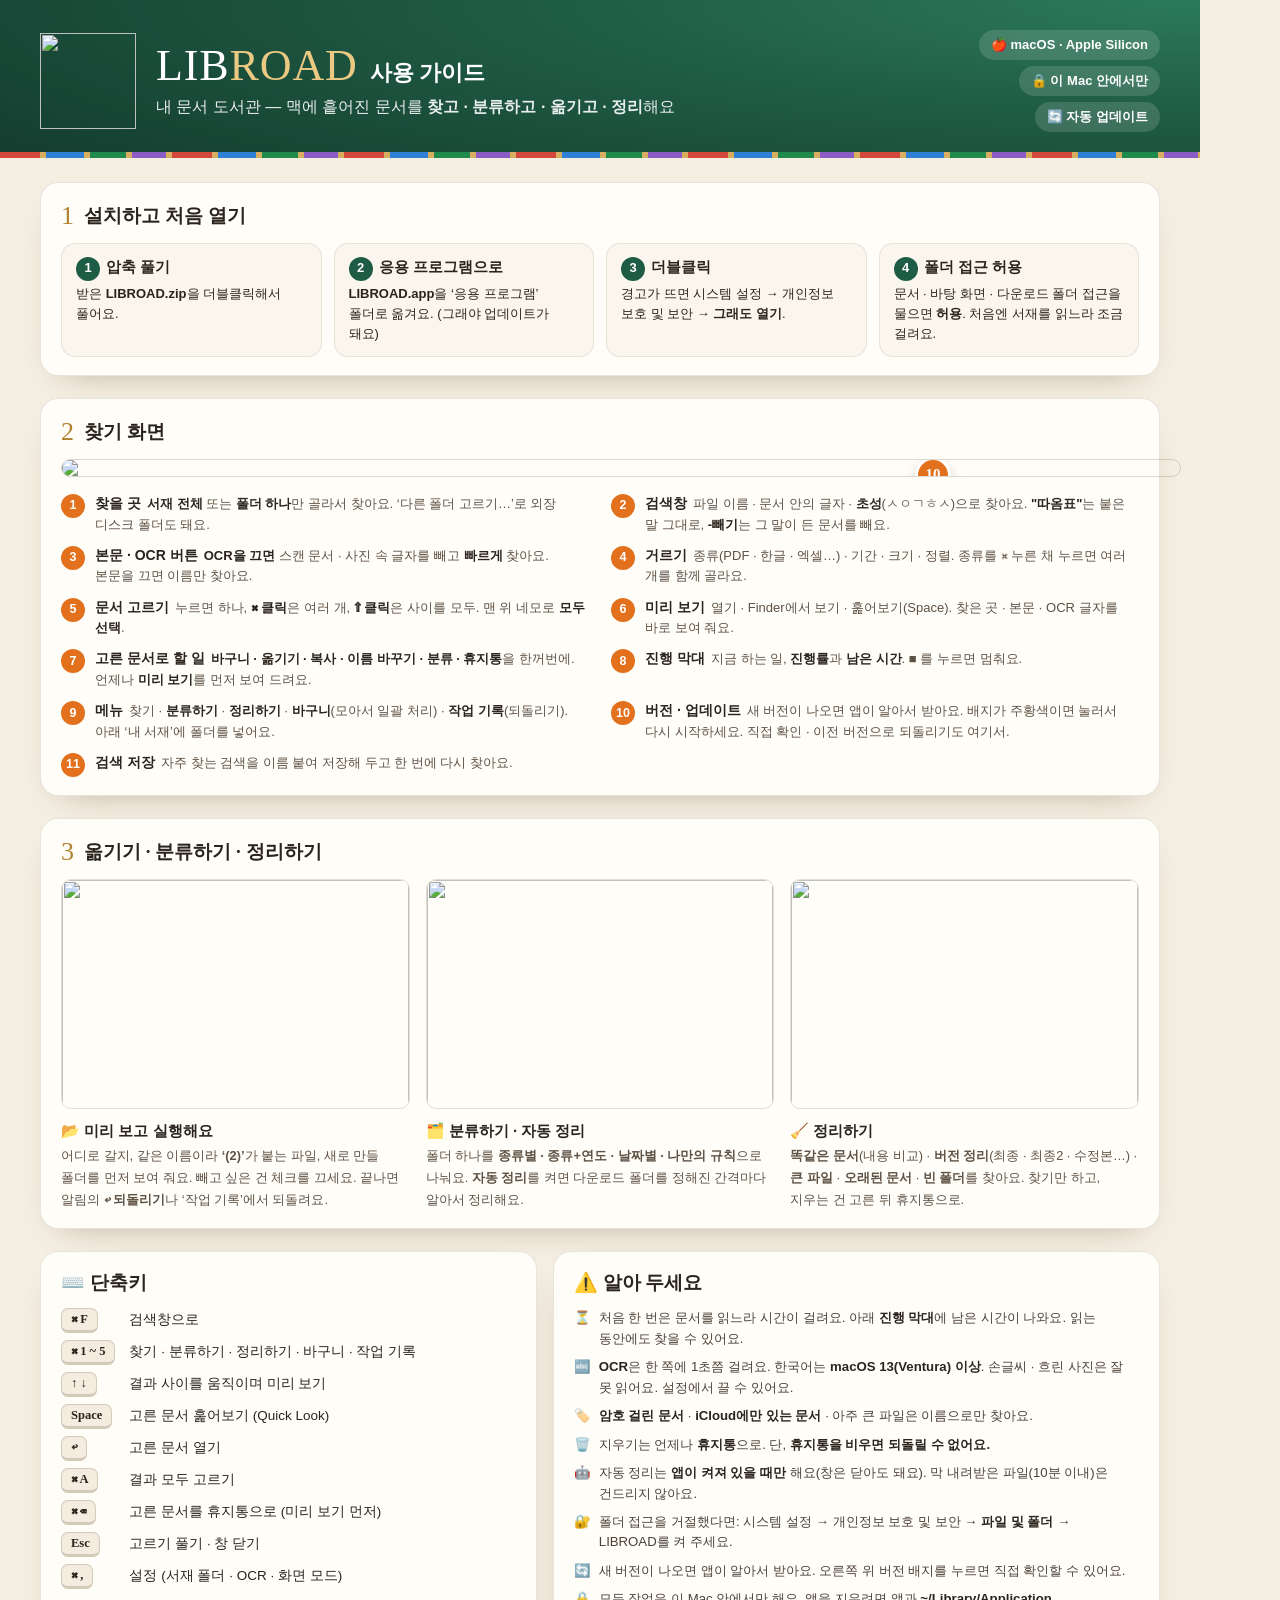
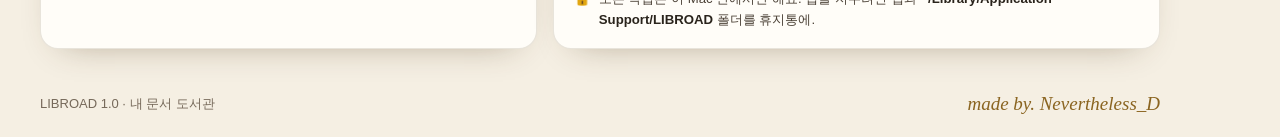
==== docs/src/guide.html @ 12a056f1 "사용 가이드 이미지 Co-Authored-By: Claude Opus 5.5 <noreply@anthropic.com> Claude-Session: https://claude.ai" ====
<!doctype html><html lang="ko"><head><meta charset="utf-8"><style>
@font-face { font-family: P; src: url(PretendardVariable.woff2); font-weight: 100 900; }
@font-face { font-family: S; src: url(dm-serif-display-latin-400-normal.woff2); }
@font-face { font-family: S; src: url(dm-serif-display-latin-400-italic.woff2); font-style: italic; }
* { box-sizing: border-box; }
body { margin: 0; width: 1200px; font: 14px/1.55 P, sans-serif; color: #2a241c; background: #f5efe3; word-break: keep-all; }
.head { display: flex; align-items: center; gap: 20px; padding: 30px 40px 26px; background: radial-gradient(120% 160% at 100% 0%, #2c7a5c 0%, #1f5c45 45%, #153f30 100%); color: #fff; position: relative; }
.head::after { content: ""; position: absolute; left: 0; right: 0; bottom: 0; height: 6px; background: repeating-linear-gradient(90deg, #d4473b 0 40px, #d7ad5f 40px 46px, #2f7fd6 46px 84px, #d7ad5f 84px 90px, #1f8a4c 90px 126px, #d7ad5f 126px 132px, #8b5cc4 132px 166px, #d7ad5f 166px 172px); }
.head img { width: 96px; height: 96px; }
.head h1 { margin: 0; font: 400 44px/1.05 S, serif; letter-spacing: .02em; } .head h1 span { color: #ebc982; }
.head h1 small { font: 800 22px P; margin-left: 12px; letter-spacing: 0; color: #fff; }
.head p { margin: 6px 0 0; font-size: 16px; opacity: .9; }
.head .badges { margin-left: auto; display: flex; flex-direction: column; gap: 6px; align-items: flex-end; }
.head .bd { padding: 5px 12px; border-radius: 999px; background: rgba(255,255,255,.14); font-weight: 700; font-size: 13px; }
.wrap { padding: 24px 40px 30px; display: flex; flex-direction: column; gap: 22px; }
h2 { margin: 0 0 12px; font: 800 19px P; display: flex; align-items: center; gap: 10px; }
h2 .no { font: 400 26px S; color: #b0822f; }
.card { background: #fffdf8; border: 1px solid rgba(70,48,15,.12); border-radius: 18px; padding: 18px 20px; box-shadow: 0 14px 34px -22px rgba(70,48,15,.45); }
.steps { display: grid; grid-template-columns: repeat(4, 1fr); gap: 12px; }
.step { padding: 12px 14px; border-radius: 14px; background: #faf6ee; border: 1px solid rgba(70,48,15,.1); font-size: 13px; }
.step > b:first-child { display: block; font-size: 14.5px; margin-bottom: 3px; }
.step .k { display: inline-flex; width: 24px; height: 24px; border-radius: 50%; background: #1f5c45; color: #fff; align-items: center; justify-content: center; font-weight: 800; font-size: 13px; margin-right: 6px; }
.shot { position: relative; width: 1120px; border-radius: 14px; overflow: hidden; border: 1px solid rgba(70,48,15,.18); box-shadow: 0 20px 44px -24px rgba(40,25,5,.55); }
.shot img { display: block; width: 100%; }
.pin { position: absolute; width: 30px; height: 30px; border-radius: 50%; background: #e2701c; color: #fff; font: 800 15px P; display: flex; align-items: center; justify-content: center; box-shadow: 0 0 0 3px #fff, 0 6px 14px rgba(0,0,0,.35); }
.legend { display: grid; grid-template-columns: 1fr 1fr; gap: 10px 22px; margin-top: 16px; }
.li { display: flex; gap: 10px; font-size: 13px; color: #5e5244; }
.li .n { flex: none; width: 24px; height: 24px; border-radius: 50%; background: #e2701c; color: #fff; font-weight: 800; font-size: 12.5px; display: flex; align-items: center; justify-content: center; margin-top: 1px; }
.li .t { color: #2a241c; font-size: 14px; margin-right: 6px; }
.li b { color: #2a241c; }
.three { display: grid; grid-template-columns: 1fr 1fr 1fr; gap: 16px; }
.mini img { width: 100%; border-radius: 10px; border: 1px solid rgba(70,48,15,.15); display: block; height: 230px; object-fit: cover; object-position: top left; }
.mini > b { display: block; margin: 10px 0 3px; font-size: 15px; }
.mini span { font-size: 12.8px; color: #5e5244; }
.two { display: grid; grid-template-columns: 0.9fr 1.1fr; gap: 16px; }
.keys { display: grid; grid-template-columns: auto 1fr; gap: 7px 14px; font-size: 13.5px; align-items: center; }
kbd { font: 700 12.5px P; padding: 3px 9px; border-radius: 7px; background: #f3ecdf; border: 1px solid rgba(70,48,15,.18); border-bottom-width: 3px; white-space: nowrap; justify-self: start; }
ul.warn { margin: 0; padding: 0; list-style: none; display: flex; flex-direction: column; gap: 8px; font-size: 13.2px; color: #4b4136; }
ul.warn li { display: flex; gap: 9px; } ul.warn li > span:first-child { flex: none; }
ul.warn b { color: #2a241c; }
.foot { display: flex; align-items: center; justify-content: space-between; padding: 14px 40px 22px; color: #76695a; font-size: 13px; }
.foot .m { font: italic 400 19px S; color: #8a6420; }
</style></head><body>
<div class="head"><img src="icon.png"><div><h1>LIB<span>ROAD</span><small>사용 가이드</small></h1><p>내 문서 도서관 — 맥에 흩어진 문서를 <b>찾고 · 분류하고 · 옮기고 · 정리</b>해요</p></div>
<div class="badges"><span class="bd">🍎 macOS · Apple Silicon</span><span class="bd">🔒 이 Mac 안에서만</span><span class="bd">🔄 자동 업데이트</span></div></div>
<div class="wrap">
<div class="card"><h2><span class="no">1</span>설치하고 처음 열기</h2><div class="steps">
<div class="step"><b><span class="k">1</span>압축 풀기</b>받은 <b>LIBROAD.zip</b>을 더블클릭해서 풀어요.</div>
<div class="step"><b><span class="k">2</span>응용 프로그램으로</b><b>LIBROAD.app</b>을 ‘응용 프로그램’ 폴더로 옮겨요. (그래야 업데이트가 돼요)</div>
<div class="step"><b><span class="k">3</span>더블클릭</b>경고가 뜨면 시스템 설정 → 개인정보 보호 및 보안 → <b>그래도 열기</b>.</div>
<div class="step"><b><span class="k">4</span>폴더 접근 허용</b>문서 · 바탕 화면 · 다운로드 폴더 접근을 물으면 <b>허용</b>. 처음엔 서재를 읽느라 조금 걸려요.</div>
</div></div>
<div class="card"><h2><span class="no">2</span>찾기 화면</h2>
<div class="shot"><img src="main.png"><div class="pin" style="left:229px;top:59px">1</div><div class="pin" style="left:351px;top:59px">2</div><div class="pin" style="left:708px;top:59px">3</div><div class="pin" style="left:219px;top:117px">4</div><div class="pin" style="left:212px;top:363px">5</div><div class="pin" style="left:811px;top:275px">6</div><div class="pin" style="left:237px;top:590px">7</div><div class="pin" style="left:345px;top:650px">8</div><div class="pin" style="left:-7px;top:48px">9</div><div class="pin" style="left:856px;top:0px">10</div><div class="pin" style="left:649px;top:221px">11</div></div>
<div class="legend"><div class="li"><span class="n">1</span><div><b class="t">찾을 곳</b><span><b>서재 전체</b> 또는 <b>폴더 하나</b>만 골라서 찾아요. ‘다른 폴더 고르기…’로 외장 디스크 폴더도 돼요.</span></div></div><div class="li"><span class="n">2</span><div><b class="t">검색창</b><span>파일 이름 · 문서 안의 글자 · <b>초성</b>(ㅅㅇㄱㅎㅅ)으로 찾아요. <b>"따옴표"</b>는 붙은 말 그대로, <b>-빼기</b>는 그 말이 든 문서를 빼요.</span></div></div><div class="li"><span class="n">3</span><div><b class="t">본문 · OCR 버튼</b><span><b>OCR을 끄면</b> 스캔 문서 · 사진 속 글자를 빼고 <b>빠르게</b> 찾아요. 본문을 끄면 이름만 찾아요.</span></div></div><div class="li"><span class="n">4</span><div><b class="t">거르기</b><span>종류(PDF · 한글 · 엑셀…) · 기간 · 크기 · 정렬. 종류를 ⌘ 누른 채 누르면 여러 개를 함께 골라요.</span></div></div><div class="li"><span class="n">5</span><div><b class="t">문서 고르기</b><span>누르면 하나, <b>⌘ 클릭</b>은 여러 개, <b>⇧ 클릭</b>은 사이를 모두. 맨 위 네모로 <b>모두 선택</b>.</span></div></div><div class="li"><span class="n">6</span><div><b class="t">미리 보기</b><span>열기 · Finder에서 보기 · 훑어보기(Space). 찾은 곳 · 본문 · OCR 글자를 바로 보여 줘요.</span></div></div><div class="li"><span class="n">7</span><div><b class="t">고른 문서로 할 일</b><span><b>바구니 · 옮기기 · 복사 · 이름 바꾸기 · 분류 · 휴지통</b>을 한꺼번에. 언제나 <b>미리 보기</b>를 먼저 보여 드려요.</span></div></div><div class="li"><span class="n">8</span><div><b class="t">진행 막대</b><span>지금 하는 일, <b>진행률</b>과 <b>남은 시간</b>. ■ 를 누르면 멈춰요.</span></div></div><div class="li"><span class="n">9</span><div><b class="t">메뉴</b><span>찾기 · <b>분류하기</b> · <b>정리하기</b> · <b>바구니</b>(모아서 일괄 처리) · <b>작업 기록</b>(되돌리기). 아래 ‘내 서재’에 폴더를 넣어요.</span></div></div><div class="li"><span class="n">10</span><div><b class="t">버전 · 업데이트</b><span>새 버전이 나오면 앱이 알아서 받아요. 배지가 주황색이면 눌러서 다시 시작하세요. 직접 확인 · 이전 버전으로 되돌리기도 여기서.</span></div></div><div class="li"><span class="n">11</span><div><b class="t">검색 저장</b><span>자주 찾는 검색을 이름 붙여 저장해 두고 한 번에 다시 찾아요.</span></div></div></div></div>
<div class="card"><h2><span class="no">3</span>옮기기 · 분류하기 · 정리하기</h2><div class="three">
<div class="mini"><img src="move.png"><b>📂 미리 보고 실행해요</b><span>어디로 갈지, 같은 이름이라 <b>‘(2)’</b>가 붙는 파일, 새로 만들 폴더를 먼저 보여 줘요. 빼고 싶은 건 체크를 끄세요. 끝나면 알림의 <b>↩︎ 되돌리기</b>나 ‘작업 기록’에서 되돌려요.</span></div>
<div class="mini"><img src="organize.png"><b>🗂️ 분류하기 · 자동 정리</b><span>폴더 하나를 <b>종류별 · 종류+연도 · 날짜별 · 나만의 규칙</b>으로 나눠요. <b>자동 정리</b>를 켜면 다운로드 폴더를 정해진 간격마다 알아서 정리해요.</span></div>
<div class="mini"><img src="cleanup.png"><b>🧹 정리하기</b><span><b>똑같은 문서</b>(내용 비교) · <b>버전 정리</b>(최종 · 최종2 · 수정본…) · <b>큰 파일</b> · <b>오래된 문서</b> · <b>빈 폴더</b>를 찾아요. 찾기만 하고, 지우는 건 고른 뒤 휴지통으로.</span></div>
</div></div>
<div class="two">
<div class="card"><h2>⌨️ 단축키</h2><div class="keys">
<kbd>⌘ F</kbd><span>검색창으로</span>
<kbd>⌘ 1 ~ 5</kbd><span>찾기 · 분류하기 · 정리하기 · 바구니 · 작업 기록</span>
<kbd>↑ ↓</kbd><span>결과 사이를 움직이며 미리 보기</span>
<kbd>Space</kbd><span>고른 문서 훑어보기 (Quick Look)</span>
<kbd>↩</kbd><span>고른 문서 열기</span>
<kbd>⌘ A</kbd><span>결과 모두 고르기</span>
<kbd>⌘ ⌫</kbd><span>고른 문서를 휴지통으로 (미리 보기 먼저)</span>
<kbd>Esc</kbd><span>고르기 풀기 · 창 닫기</span>
<kbd>⌘ ,</kbd><span>설정 (서재 폴더 · OCR · 화면 모드)</span>
</div></div>
<div class="card"><h2>⚠️ 알아 두세요</h2><ul class="warn">
<li><span>⏳</span><span>처음 한 번은 문서를 읽느라 시간이 걸려요. 아래 <b>진행 막대</b>에 남은 시간이 나와요. 읽는 동안에도 찾을 수 있어요.</span></li>
<li><span>🔤</span><span><b>OCR</b>은 한 쪽에 1초쯤 걸려요. 한국어는 <b>macOS 13(Ventura) 이상</b>. 손글씨 · 흐린 사진은 잘 못 읽어요. 설정에서 끌 수 있어요.</span></li>
<li><span>🏷️</span><span><b>암호 걸린 문서</b> · <b>iCloud에만 있는 문서</b> · 아주 큰 파일은 이름으로만 찾아요.</span></li>
<li><span>🗑️</span><span>지우기는 언제나 <b>휴지통</b>으로. 단, <b>휴지통을 비우면 되돌릴 수 없어요.</b></span></li>
<li><span>🤖</span><span>자동 정리는 <b>앱이 켜져 있을 때만</b> 해요(창은 닫아도 돼요). 막 내려받은 파일(10분 이내)은 건드리지 않아요.</span></li>
<li><span>🔐</span><span>폴더 접근을 거절했다면: 시스템 설정 → 개인정보 보호 및 보안 → <b>파일 및 폴더</b> → LIBROAD를 켜 주세요.</span></li>
<li><span>🔄</span><span>새 버전이 나오면 앱이 알아서 받아요. 오른쪽 위 버전 배지를 누르면 직접 확인할 수 있어요.</span></li>
<li><span>🔒</span><span>모든 작업은 이 Mac 안에서만 해요. 앱을 지우려면 앱과 <b>~/Library/Application Support/LIBROAD</b> 폴더를 휴지통에.</span></li>
</ul></div>
</div>
</div>
<div class="foot"><span>LIBROAD 1.0 · 내 문서 도서관</span><span class="m">made by. Nevertheless_D</span></div>
</body></html>
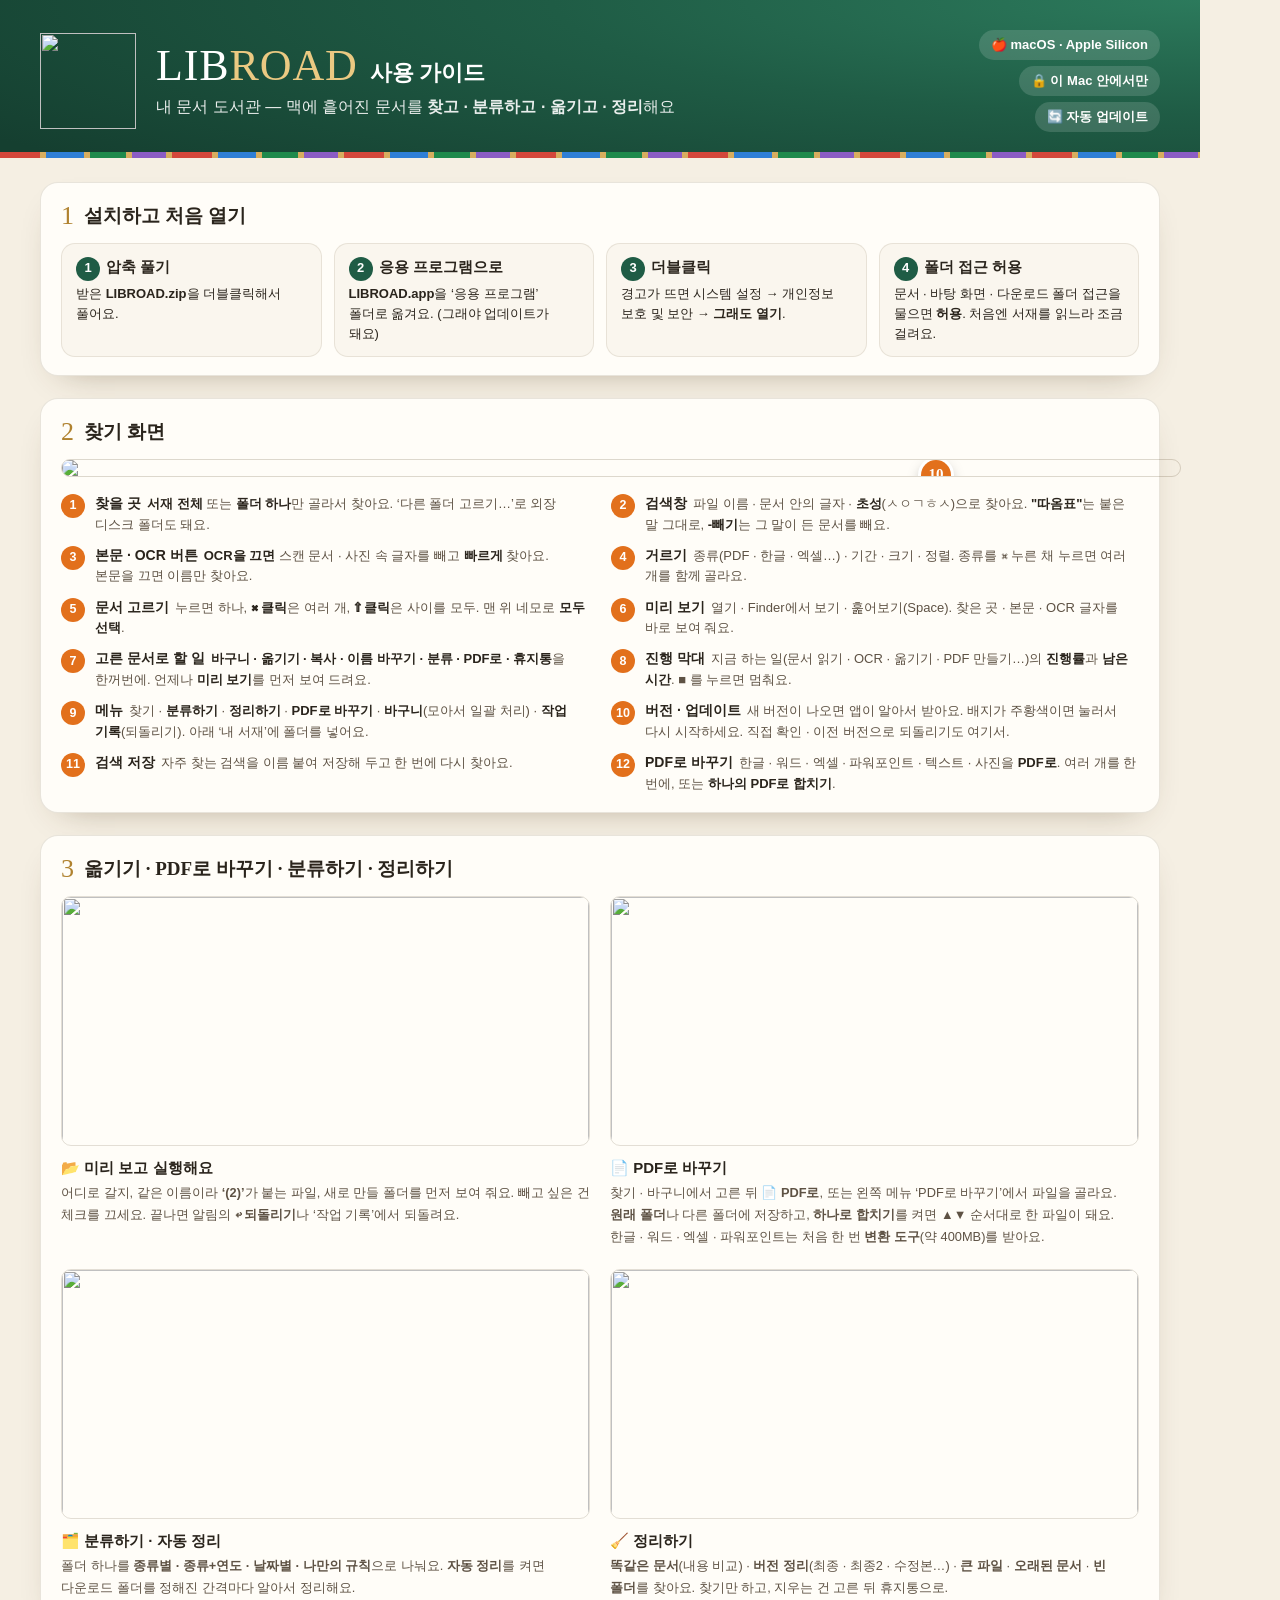
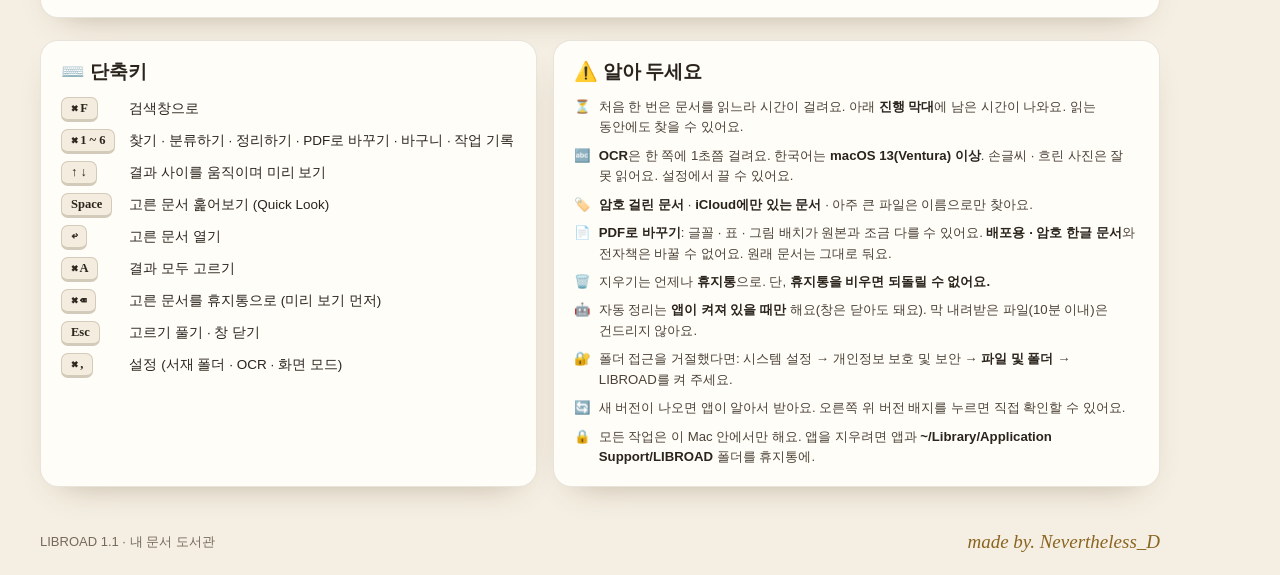
==== commit b961eba9: "v1.1.0: PDF로 바꾸기 Co-Authored-By: Claude Opus 5.5 <noreply@anthropic.com> Claude-Session: https://cla" ====
--- a/docs/src/guide.html
+++ b/docs/src/guide.html
@@ -29,7 +29,8 @@
 .li .t { color: #2a241c; font-size: 14px; margin-right: 6px; }
 .li b { color: #2a241c; }
 .three { display: grid; grid-template-columns: 1fr 1fr 1fr; gap: 16px; }
-.mini img { width: 100%; border-radius: 10px; border: 1px solid rgba(70,48,15,.15); display: block; height: 230px; object-fit: cover; object-position: top left; }
+.four { display: grid; grid-template-columns: 1fr 1fr; gap: 22px 20px; }
+.mini img { width: 100%; border-radius: 10px; border: 1px solid rgba(70,48,15,.15); display: block; height: 250px; object-fit: cover; object-position: top left; }
 .mini > b { display: block; margin: 10px 0 3px; font-size: 15px; }
 .mini span { font-size: 12.8px; color: #5e5244; }
 .two { display: grid; grid-template-columns: 0.9fr 1.1fr; gap: 16px; }
@@ -51,17 +52,18 @@
 <div class="step"><b><span class="k">4</span>폴더 접근 허용</b>문서 · 바탕 화면 · 다운로드 폴더 접근을 물으면 <b>허용</b>. 처음엔 서재를 읽느라 조금 걸려요.</div>
 </div></div>
 <div class="card"><h2><span class="no">2</span>찾기 화면</h2>
-<div class="shot"><img src="main.png"><div class="pin" style="left:229px;top:59px">1</div><div class="pin" style="left:351px;top:59px">2</div><div class="pin" style="left:708px;top:59px">3</div><div class="pin" style="left:219px;top:117px">4</div><div class="pin" style="left:212px;top:363px">5</div><div class="pin" style="left:811px;top:275px">6</div><div class="pin" style="left:237px;top:590px">7</div><div class="pin" style="left:345px;top:650px">8</div><div class="pin" style="left:-7px;top:48px">9</div><div class="pin" style="left:856px;top:0px">10</div><div class="pin" style="left:649px;top:221px">11</div></div>
-<div class="legend"><div class="li"><span class="n">1</span><div><b class="t">찾을 곳</b><span><b>서재 전체</b> 또는 <b>폴더 하나</b>만 골라서 찾아요. ‘다른 폴더 고르기…’로 외장 디스크 폴더도 돼요.</span></div></div><div class="li"><span class="n">2</span><div><b class="t">검색창</b><span>파일 이름 · 문서 안의 글자 · <b>초성</b>(ㅅㅇㄱㅎㅅ)으로 찾아요. <b>"따옴표"</b>는 붙은 말 그대로, <b>-빼기</b>는 그 말이 든 문서를 빼요.</span></div></div><div class="li"><span class="n">3</span><div><b class="t">본문 · OCR 버튼</b><span><b>OCR을 끄면</b> 스캔 문서 · 사진 속 글자를 빼고 <b>빠르게</b> 찾아요. 본문을 끄면 이름만 찾아요.</span></div></div><div class="li"><span class="n">4</span><div><b class="t">거르기</b><span>종류(PDF · 한글 · 엑셀…) · 기간 · 크기 · 정렬. 종류를 ⌘ 누른 채 누르면 여러 개를 함께 골라요.</span></div></div><div class="li"><span class="n">5</span><div><b class="t">문서 고르기</b><span>누르면 하나, <b>⌘ 클릭</b>은 여러 개, <b>⇧ 클릭</b>은 사이를 모두. 맨 위 네모로 <b>모두 선택</b>.</span></div></div><div class="li"><span class="n">6</span><div><b class="t">미리 보기</b><span>열기 · Finder에서 보기 · 훑어보기(Space). 찾은 곳 · 본문 · OCR 글자를 바로 보여 줘요.</span></div></div><div class="li"><span class="n">7</span><div><b class="t">고른 문서로 할 일</b><span><b>바구니 · 옮기기 · 복사 · 이름 바꾸기 · 분류 · 휴지통</b>을 한꺼번에. 언제나 <b>미리 보기</b>를 먼저 보여 드려요.</span></div></div><div class="li"><span class="n">8</span><div><b class="t">진행 막대</b><span>지금 하는 일, <b>진행률</b>과 <b>남은 시간</b>. ■ 를 누르면 멈춰요.</span></div></div><div class="li"><span class="n">9</span><div><b class="t">메뉴</b><span>찾기 · <b>분류하기</b> · <b>정리하기</b> · <b>바구니</b>(모아서 일괄 처리) · <b>작업 기록</b>(되돌리기). 아래 ‘내 서재’에 폴더를 넣어요.</span></div></div><div class="li"><span class="n">10</span><div><b class="t">버전 · 업데이트</b><span>새 버전이 나오면 앱이 알아서 받아요. 배지가 주황색이면 눌러서 다시 시작하세요. 직접 확인 · 이전 버전으로 되돌리기도 여기서.</span></div></div><div class="li"><span class="n">11</span><div><b class="t">검색 저장</b><span>자주 찾는 검색을 이름 붙여 저장해 두고 한 번에 다시 찾아요.</span></div></div></div></div>
-<div class="card"><h2><span class="no">3</span>옮기기 · 분류하기 · 정리하기</h2><div class="three">
+<div class="shot"><img src="main.png"><div class="pin" style="left:229px;top:59px">1</div><div class="pin" style="left:351px;top:59px">2</div><div class="pin" style="left:708px;top:59px">3</div><div class="pin" style="left:219px;top:117px">4</div><div class="pin" style="left:212px;top:363px">5</div><div class="pin" style="left:811px;top:275px">6</div><div class="pin" style="left:203px;top:590px">7</div><div class="pin" style="left:345px;top:650px">8</div><div class="pin" style="left:-7px;top:48px">9</div><div class="pin" style="left:859px;top:0px">10</div><div class="pin" style="left:649px;top:221px">11</div><div class="pin" style="left:178px;top:178px">12</div></div>
+<div class="legend"><div class="li"><span class="n">1</span><div><b class="t">찾을 곳</b><span><b>서재 전체</b> 또는 <b>폴더 하나</b>만 골라서 찾아요. ‘다른 폴더 고르기…’로 외장 디스크 폴더도 돼요.</span></div></div><div class="li"><span class="n">2</span><div><b class="t">검색창</b><span>파일 이름 · 문서 안의 글자 · <b>초성</b>(ㅅㅇㄱㅎㅅ)으로 찾아요. <b>"따옴표"</b>는 붙은 말 그대로, <b>-빼기</b>는 그 말이 든 문서를 빼요.</span></div></div><div class="li"><span class="n">3</span><div><b class="t">본문 · OCR 버튼</b><span><b>OCR을 끄면</b> 스캔 문서 · 사진 속 글자를 빼고 <b>빠르게</b> 찾아요. 본문을 끄면 이름만 찾아요.</span></div></div><div class="li"><span class="n">4</span><div><b class="t">거르기</b><span>종류(PDF · 한글 · 엑셀…) · 기간 · 크기 · 정렬. 종류를 ⌘ 누른 채 누르면 여러 개를 함께 골라요.</span></div></div><div class="li"><span class="n">5</span><div><b class="t">문서 고르기</b><span>누르면 하나, <b>⌘ 클릭</b>은 여러 개, <b>⇧ 클릭</b>은 사이를 모두. 맨 위 네모로 <b>모두 선택</b>.</span></div></div><div class="li"><span class="n">6</span><div><b class="t">미리 보기</b><span>열기 · Finder에서 보기 · 훑어보기(Space). 찾은 곳 · 본문 · OCR 글자를 바로 보여 줘요.</span></div></div><div class="li"><span class="n">7</span><div><b class="t">고른 문서로 할 일</b><span><b>바구니 · 옮기기 · 복사 · 이름 바꾸기 · 분류 · PDF로 · 휴지통</b>을 한꺼번에. 언제나 <b>미리 보기</b>를 먼저 보여 드려요.</span></div></div><div class="li"><span class="n">8</span><div><b class="t">진행 막대</b><span>지금 하는 일(문서 읽기 · OCR · 옮기기 · PDF 만들기…)의 <b>진행률</b>과 <b>남은 시간</b>. ■ 를 누르면 멈춰요.</span></div></div><div class="li"><span class="n">9</span><div><b class="t">메뉴</b><span>찾기 · <b>분류하기</b> · <b>정리하기</b> · <b>PDF로 바꾸기</b> · <b>바구니</b>(모아서 일괄 처리) · <b>작업 기록</b>(되돌리기). 아래 ‘내 서재’에 폴더를 넣어요.</span></div></div><div class="li"><span class="n">10</span><div><b class="t">버전 · 업데이트</b><span>새 버전이 나오면 앱이 알아서 받아요. 배지가 주황색이면 눌러서 다시 시작하세요. 직접 확인 · 이전 버전으로 되돌리기도 여기서.</span></div></div><div class="li"><span class="n">11</span><div><b class="t">검색 저장</b><span>자주 찾는 검색을 이름 붙여 저장해 두고 한 번에 다시 찾아요.</span></div></div><div class="li"><span class="n">12</span><div><b class="t">PDF로 바꾸기</b><span>한글 · 워드 · 엑셀 · 파워포인트 · 텍스트 · 사진을 <b>PDF로</b>. 여러 개를 한 번에, 또는 <b>하나의 PDF로 합치기</b>.</span></div></div></div></div>
+<div class="card"><h2><span class="no">3</span>옮기기 · PDF로 바꾸기 · 분류하기 · 정리하기</h2><div class="four">
 <div class="mini"><img src="move.png"><b>📂 미리 보고 실행해요</b><span>어디로 갈지, 같은 이름이라 <b>‘(2)’</b>가 붙는 파일, 새로 만들 폴더를 먼저 보여 줘요. 빼고 싶은 건 체크를 끄세요. 끝나면 알림의 <b>↩︎ 되돌리기</b>나 ‘작업 기록’에서 되돌려요.</span></div>
+<div class="mini"><img src="convert.png"><b>📄 PDF로 바꾸기</b><span>찾기 · 바구니에서 고른 뒤 <b>📄 PDF로</b>, 또는 왼쪽 메뉴 ‘PDF로 바꾸기’에서 파일을 골라요. <b>원래 폴더</b>나 다른 폴더에 저장하고, <b>하나로 합치기</b>를 켜면 ▲▼ 순서대로 한 파일이 돼요. 한글 · 워드 · 엑셀 · 파워포인트는 처음 한 번 <b>변환 도구</b>(약 400MB)를 받아요.</span></div>
 <div class="mini"><img src="organize.png"><b>🗂️ 분류하기 · 자동 정리</b><span>폴더 하나를 <b>종류별 · 종류+연도 · 날짜별 · 나만의 규칙</b>으로 나눠요. <b>자동 정리</b>를 켜면 다운로드 폴더를 정해진 간격마다 알아서 정리해요.</span></div>
 <div class="mini"><img src="cleanup.png"><b>🧹 정리하기</b><span><b>똑같은 문서</b>(내용 비교) · <b>버전 정리</b>(최종 · 최종2 · 수정본…) · <b>큰 파일</b> · <b>오래된 문서</b> · <b>빈 폴더</b>를 찾아요. 찾기만 하고, 지우는 건 고른 뒤 휴지통으로.</span></div>
 </div></div>
 <div class="two">
 <div class="card"><h2>⌨️ 단축키</h2><div class="keys">
 <kbd>⌘ F</kbd><span>검색창으로</span>
-<kbd>⌘ 1 ~ 5</kbd><span>찾기 · 분류하기 · 정리하기 · 바구니 · 작업 기록</span>
+<kbd>⌘ 1 ~ 6</kbd><span>찾기 · 분류하기 · 정리하기 · PDF로 바꾸기 · 바구니 · 작업 기록</span>
 <kbd>↑ ↓</kbd><span>결과 사이를 움직이며 미리 보기</span>
 <kbd>Space</kbd><span>고른 문서 훑어보기 (Quick Look)</span>
 <kbd>↩</kbd><span>고른 문서 열기</span>
@@ -74,6 +76,7 @@
 <li><span>⏳</span><span>처음 한 번은 문서를 읽느라 시간이 걸려요. 아래 <b>진행 막대</b>에 남은 시간이 나와요. 읽는 동안에도 찾을 수 있어요.</span></li>
 <li><span>🔤</span><span><b>OCR</b>은 한 쪽에 1초쯤 걸려요. 한국어는 <b>macOS 13(Ventura) 이상</b>. 손글씨 · 흐린 사진은 잘 못 읽어요. 설정에서 끌 수 있어요.</span></li>
 <li><span>🏷️</span><span><b>암호 걸린 문서</b> · <b>iCloud에만 있는 문서</b> · 아주 큰 파일은 이름으로만 찾아요.</span></li>
+<li><span>📄</span><span><b>PDF로 바꾸기</b>: 글꼴 · 표 · 그림 배치가 원본과 조금 다를 수 있어요. <b>배포용 · 암호 한글 문서</b>와 전자책은 바꿀 수 없어요. 원래 문서는 그대로 둬요.</span></li>
 <li><span>🗑️</span><span>지우기는 언제나 <b>휴지통</b>으로. 단, <b>휴지통을 비우면 되돌릴 수 없어요.</b></span></li>
 <li><span>🤖</span><span>자동 정리는 <b>앱이 켜져 있을 때만</b> 해요(창은 닫아도 돼요). 막 내려받은 파일(10분 이내)은 건드리지 않아요.</span></li>
 <li><span>🔐</span><span>폴더 접근을 거절했다면: 시스템 설정 → 개인정보 보호 및 보안 → <b>파일 및 폴더</b> → LIBROAD를 켜 주세요.</span></li>
@@ -82,5 +85,5 @@
 </ul></div>
 </div>
 </div>
-<div class="foot"><span>LIBROAD 1.0 · 내 문서 도서관</span><span class="m">made by. Nevertheless_D</span></div>
+<div class="foot"><span>LIBROAD 1.1 · 내 문서 도서관</span><span class="m">made by. Nevertheless_D</span></div>
 </body></html>
